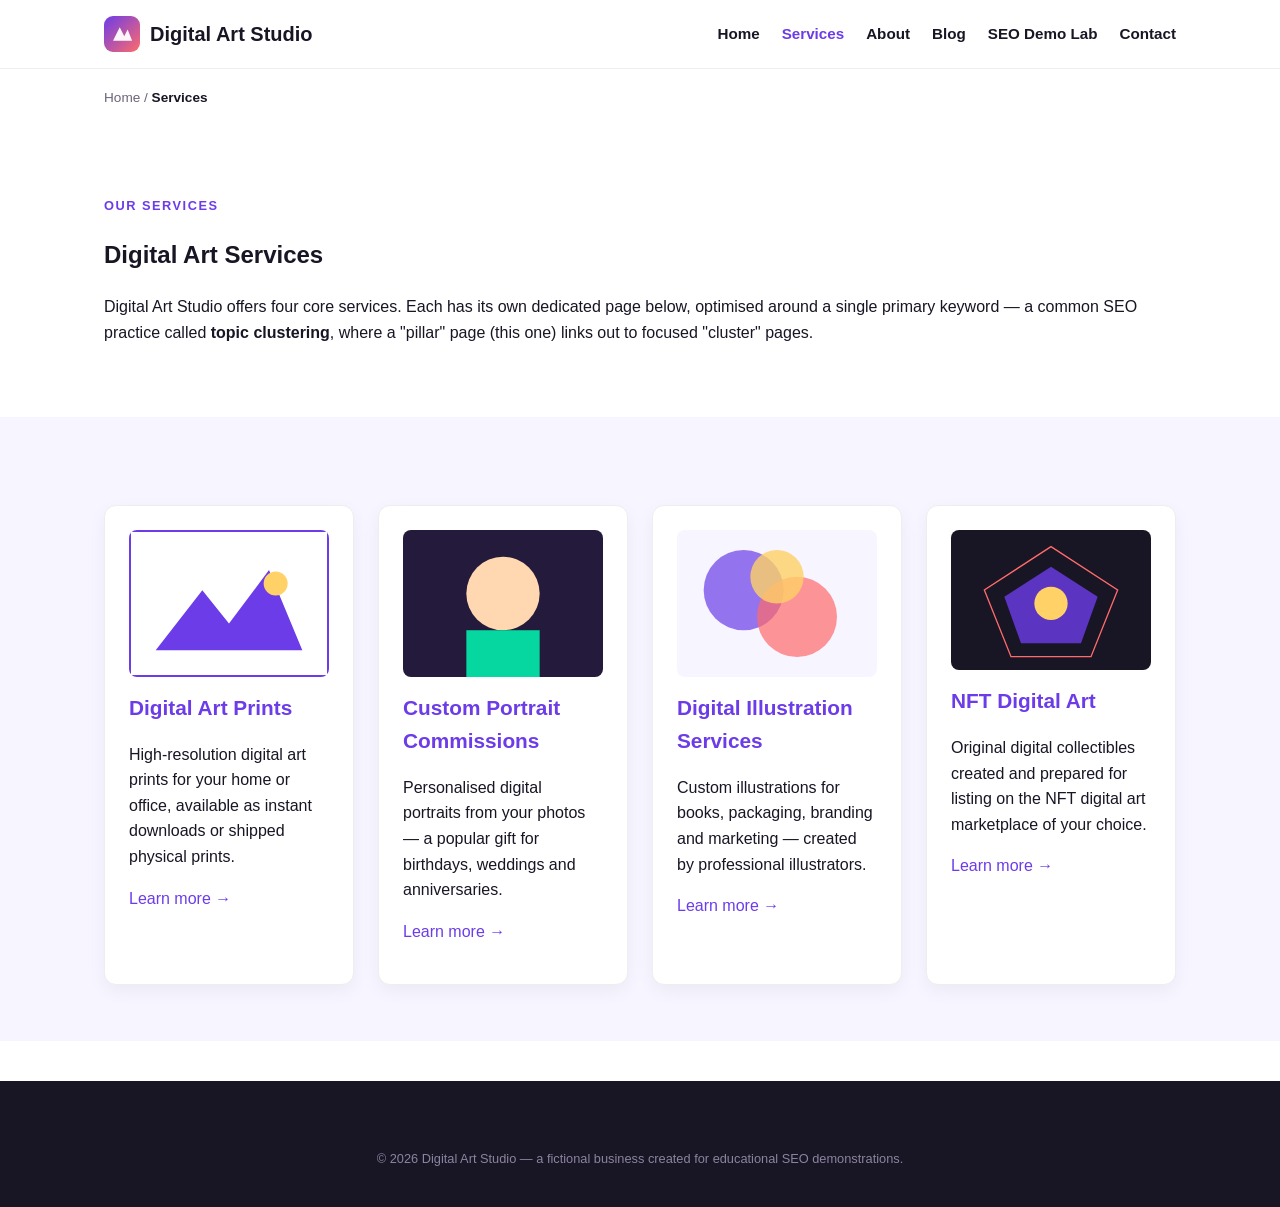
==== services.html @ a57801cb "Init" ====
<!DOCTYPE html>
<html lang="en">
<head>
  <meta charset="UTF-8">
  <meta name="viewport" content="width=device-width, initial-scale=1.0">
  <title>Digital Art Services | Prints, Portraits, Illustration &amp; NFTs</title>
  <meta name="description" content="Explore Digital Art Studio's services: digital art prints, custom portrait commissions, digital illustration services, and NFT digital art creation.">
  <link rel="canonical" href="https://YOUR-USERNAME.github.io/YOUR-REPO/services.html">
  <meta name="robots" content="index, follow">
  <link rel="icon" type="image/svg+xml" href="images/favicon.svg">
  <link rel="stylesheet" href="css/style.css">
  <meta property="og:type" content="website">
  <meta property="og:title" content="Digital Art Services | Digital Art Studio">
  <meta property="og:description" content="Digital art prints, portrait commissions, illustration services and NFT digital art.">
  <meta property="og:url" content="https://YOUR-USERNAME.github.io/YOUR-REPO/services.html">
</head>
<body>
  <a class="skip-link" href="#main">Skip to main content</a>
  <header class="site-header">
    <div class="container">
      <a class="brand" href="index.html">
        <img src="images/logo.svg" alt="Digital Art Studio logo" width="36" height="36">
        Digital Art Studio
      </a>
      <nav class="main-nav" aria-label="Primary">
        <ul>
          <li><a href="index.html">Home</a></li>
          <li><a href="services.html" aria-current="page">Services</a></li>
          <li><a href="about.html">About</a></li>
          <li><a href="blog/index.html">Blog</a></li>
          <li><a href="seo-demo/index.html">SEO Demo Lab</a></li>
          <li><a href="contact.html">Contact</a></li>
        </ul>
      </nav>
    </div>
  </header>

  <main id="main">
    <div class="container">
      <p class="breadcrumbs"><a href="index.html">Home</a> / <span aria-current="page">Services</span></p>
    </div>
    <section>
      <div class="container">
        <p class="eyebrow">Our Services</p>
        <h1>Digital Art Services</h1>
        <p>Digital Art Studio offers four core services. Each has its own dedicated page below, optimised around a single primary keyword — a common SEO practice called <strong>topic clustering</strong>, where a "pillar" page (this one) links out to focused "cluster" pages.</p>
      </div>
    </section>

    <section class="section-alt">
      <div class="container">
        <div class="grid-3">
          <article class="card">
            <img src="images/sample-print.svg" alt="Framed digital art print sample" width="300" height="220" loading="lazy">
            <h2 style="font-size:1.3rem;"><a href="keywords/digital-art-prints.html">Digital Art Prints</a></h2>
            <p>High-resolution digital art prints for your home or office, available as instant downloads or shipped physical prints.</p>
            <p><a href="keywords/digital-art-prints.html">Learn more &rarr;</a></p>
          </article>
          <article class="card">
            <img src="images/sample-portrait.svg" alt="Custom digital portrait commission sample" width="300" height="220" loading="lazy">
            <h2 style="font-size:1.3rem;"><a href="keywords/custom-portrait-commissions.html">Custom Portrait Commissions</a></h2>
            <p>Personalised digital portraits from your photos — a popular gift for birthdays, weddings and anniversaries.</p>
            <p><a href="keywords/custom-portrait-commissions.html">Learn more &rarr;</a></p>
          </article>
          <article class="card">
            <img src="images/sample-abstract.svg" alt="Digital illustration services sample" width="300" height="220" loading="lazy">
            <h2 style="font-size:1.3rem;"><a href="keywords/digital-illustration-services.html">Digital Illustration Services</a></h2>
            <p>Custom illustrations for books, packaging, branding and marketing — created by professional illustrators.</p>
            <p><a href="keywords/digital-illustration-services.html">Learn more &rarr;</a></p>
          </article>
          <article class="card">
            <img src="images/hero-nft.svg" alt="Futuristic NFT digital art sample" width="300" height="220" loading="lazy">
            <h2 style="font-size:1.3rem;"><a href="keywords/nft-digital-art-marketplace.html">NFT Digital Art</a></h2>
            <p>Original digital collectibles created and prepared for listing on the NFT digital art marketplace of your choice.</p>
            <p><a href="keywords/nft-digital-art-marketplace.html">Learn more &rarr;</a></p>
          </article>
        </div>
      </div>
    </section>
  </main>

  <footer class="site-footer">
    <div class="container">
      <p class="fine-print">&copy; <span class="current-year">2026</span> Digital Art Studio — a fictional business created for educational SEO demonstrations.</p>
    </div>
  </footer>
  <script src="js/main.js"></script>
</body>
</html>
---- css/style.css ----
/* =========================================================
   Digital Art Studio — Main Stylesheet
   Used by all "well-optimized" demonstration pages.
   ========================================================= */

:root {
  --color-primary: #6c3ce9;
  --color-primary-dark: #4b21b0;
  --color-accent: #ff6b6b;
  --color-dark: #181524;
  --color-light: #f7f5ff;
  --color-muted: #6b6478;
  --font-heading: "Segoe UI", "Poppins", Arial, sans-serif;
  --font-body: "Segoe UI", Arial, sans-serif;
  --radius: 12px;
  --max-width: 1120px;
}

* { box-sizing: border-box; }

html { scroll-behavior: smooth; }

body {
  margin: 0;
  font-family: var(--font-body);
  color: var(--color-dark);
  background: #fff;
  line-height: 1.6;
}

img { max-width: 100%; height: auto; display: block; }

a { color: var(--color-primary); text-decoration: none; }
a:hover { text-decoration: underline; }

.container {
  max-width: var(--max-width);
  margin: 0 auto;
  padding: 0 24px;
}

/* Skip link for accessibility (best-practice pages) */
.skip-link {
  position: absolute;
  left: -999px;
  top: auto;
  background: var(--color-dark);
  color: #fff;
  padding: 8px 16px;
  z-index: 100;
}
.skip-link:focus { left: 16px; top: 16px; }

/* Header / Nav */
.site-header {
  border-bottom: 1px solid #eee;
  position: sticky;
  top: 0;
  background: #fff;
  z-index: 50;
}
.site-header .container {
  display: flex;
  align-items: center;
  justify-content: space-between;
  padding-top: 16px;
  padding-bottom: 16px;
}
.brand {
  display: flex;
  align-items: center;
  gap: 10px;
  font-family: var(--font-heading);
  font-weight: 700;
  font-size: 1.25rem;
  color: var(--color-dark);
}
.brand img { width: 36px; height: 36px; }

.main-nav ul {
  list-style: none;
  display: flex;
  gap: 22px;
  margin: 0;
  padding: 0;
  flex-wrap: wrap;
}
.main-nav a {
  color: var(--color-dark);
  font-weight: 600;
  font-size: 0.95rem;
}
.main-nav a[aria-current="page"] { color: var(--color-primary); }

/* Hero */
.hero {
  background: linear-gradient(135deg, var(--color-primary) 0%, var(--color-primary-dark) 100%);
  color: #fff;
  padding: 72px 0;
}
.hero .container {
  display: grid;
  grid-template-columns: 1.1fr 0.9fr;
  gap: 40px;
  align-items: center;
}
.hero h1 { font-family: var(--font-heading); font-size: 2.5rem; margin: 0 0 16px; }
.hero p { font-size: 1.1rem; opacity: 0.92; max-width: 46ch; }
.hero-media img { border-radius: var(--radius); box-shadow: 0 20px 50px rgba(0,0,0,0.25); }

.btn {
  display: inline-block;
  padding: 12px 26px;
  border-radius: 999px;
  font-weight: 700;
  background: #fff;
  color: var(--color-primary-dark);
  margin-top: 20px;
}
.btn:hover { background: var(--color-light); text-decoration: none; }
.btn-outline {
  background: transparent;
  border: 2px solid #fff;
  color: #fff;
}

/* Sections */
section { padding: 56px 0; }
.section-alt { background: var(--color-light); }
h2 { font-family: var(--font-heading); font-size: 1.9rem; margin-top: 0; }
h3 { font-family: var(--font-heading); }
.eyebrow {
  text-transform: uppercase;
  letter-spacing: 1.5px;
  color: var(--color-primary);
  font-weight: 700;
  font-size: 0.8rem;
}

.grid-3 {
  display: grid;
  grid-template-columns: repeat(auto-fit, minmax(240px, 1fr));
  gap: 24px;
  margin-top: 32px;
}
.card {
  background: #fff;
  border: 1px solid #eee;
  border-radius: var(--radius);
  padding: 24px;
  box-shadow: 0 6px 18px rgba(24,21,36,0.05);
}
.card img { border-radius: 8px; margin-bottom: 14px; }

/* Breadcrumbs */
.breadcrumbs {
  font-size: 0.85rem;
  color: var(--color-muted);
  margin: 18px 0;
}
.breadcrumbs a { color: var(--color-muted); }
.breadcrumbs span[aria-current] { color: var(--color-dark); font-weight: 600; }

/* Footer */
.site-footer {
  background: var(--color-dark);
  color: #cfc9e0;
  padding: 40px 0 24px;
  margin-top: 40px;
}
.site-footer a { color: #fff; }
.footer-grid {
  display: grid;
  grid-template-columns: repeat(auto-fit, minmax(200px, 1fr));
  gap: 24px;
}
.footer-grid h4 { color: #fff; margin-bottom: 10px; }
.social-links { display: flex; gap: 14px; margin-top: 8px; }
.social-links a {
  width: 36px; height: 36px;
  border: 1px solid #453f5c;
  border-radius: 50%;
  display: flex; align-items: center; justify-content: center;
}
.fine-print { text-align: center; margin-top: 28px; font-size: 0.8rem; color: #8b84a0; }

/* Demo banners used on seo-demo pages */
.demo-banner {
  padding: 14px 0;
  font-weight: 700;
  text-align: center;
}
.demo-banner.good { background: #e4f9ec; color: #146c43; }
.demo-banner.bad { background: #fdecea; color: #b3261e; }

.badge {
  display: inline-block;
  padding: 4px 10px;
  border-radius: 999px;
  font-size: 0.75rem;
  font-weight: 700;
}
.badge.good { background: #e4f9ec; color: #146c43; }
.badge.bad { background: #fdecea; color: #b3261e; }

.compare-table { width: 100%; border-collapse: collapse; margin-top: 24px; }
.compare-table th, .compare-table td {
  border: 1px solid #e6e2f2; padding: 12px 14px; text-align: left; vertical-align: top;
}
.compare-table th { background: var(--color-light); }

@media (max-width: 760px) {
  .hero .container { grid-template-columns: 1fr; }
}
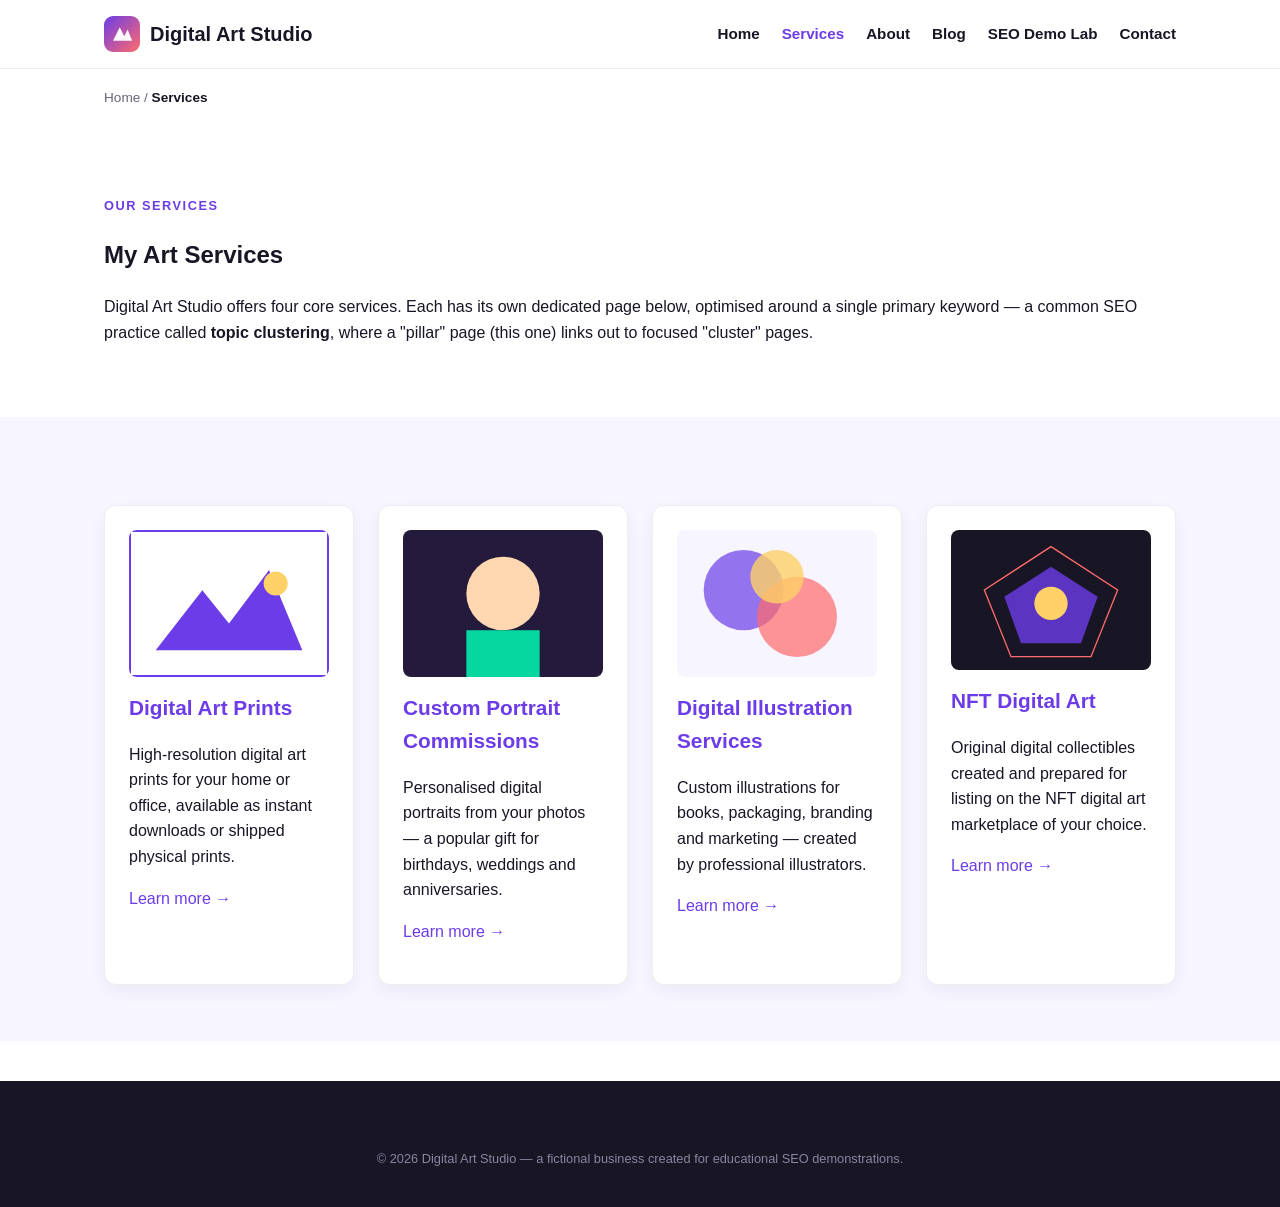
==== commit b945f441: "Rename heading from 'Digital Art Services' to 'My Art Services'" ====
--- a/services.html
+++ b/services.html
@@ -42,7 +42,7 @@
     <section>
       <div class="container">
         <p class="eyebrow">Our Services</p>
-        <h1>Digital Art Services</h1>
+        <h1>My Art Services</h1>
         <p>Digital Art Studio offers four core services. Each has its own dedicated page below, optimised around a single primary keyword — a common SEO practice called <strong>topic clustering</strong>, where a "pillar" page (this one) links out to focused "cluster" pages.</p>
       </div>
     </section>
